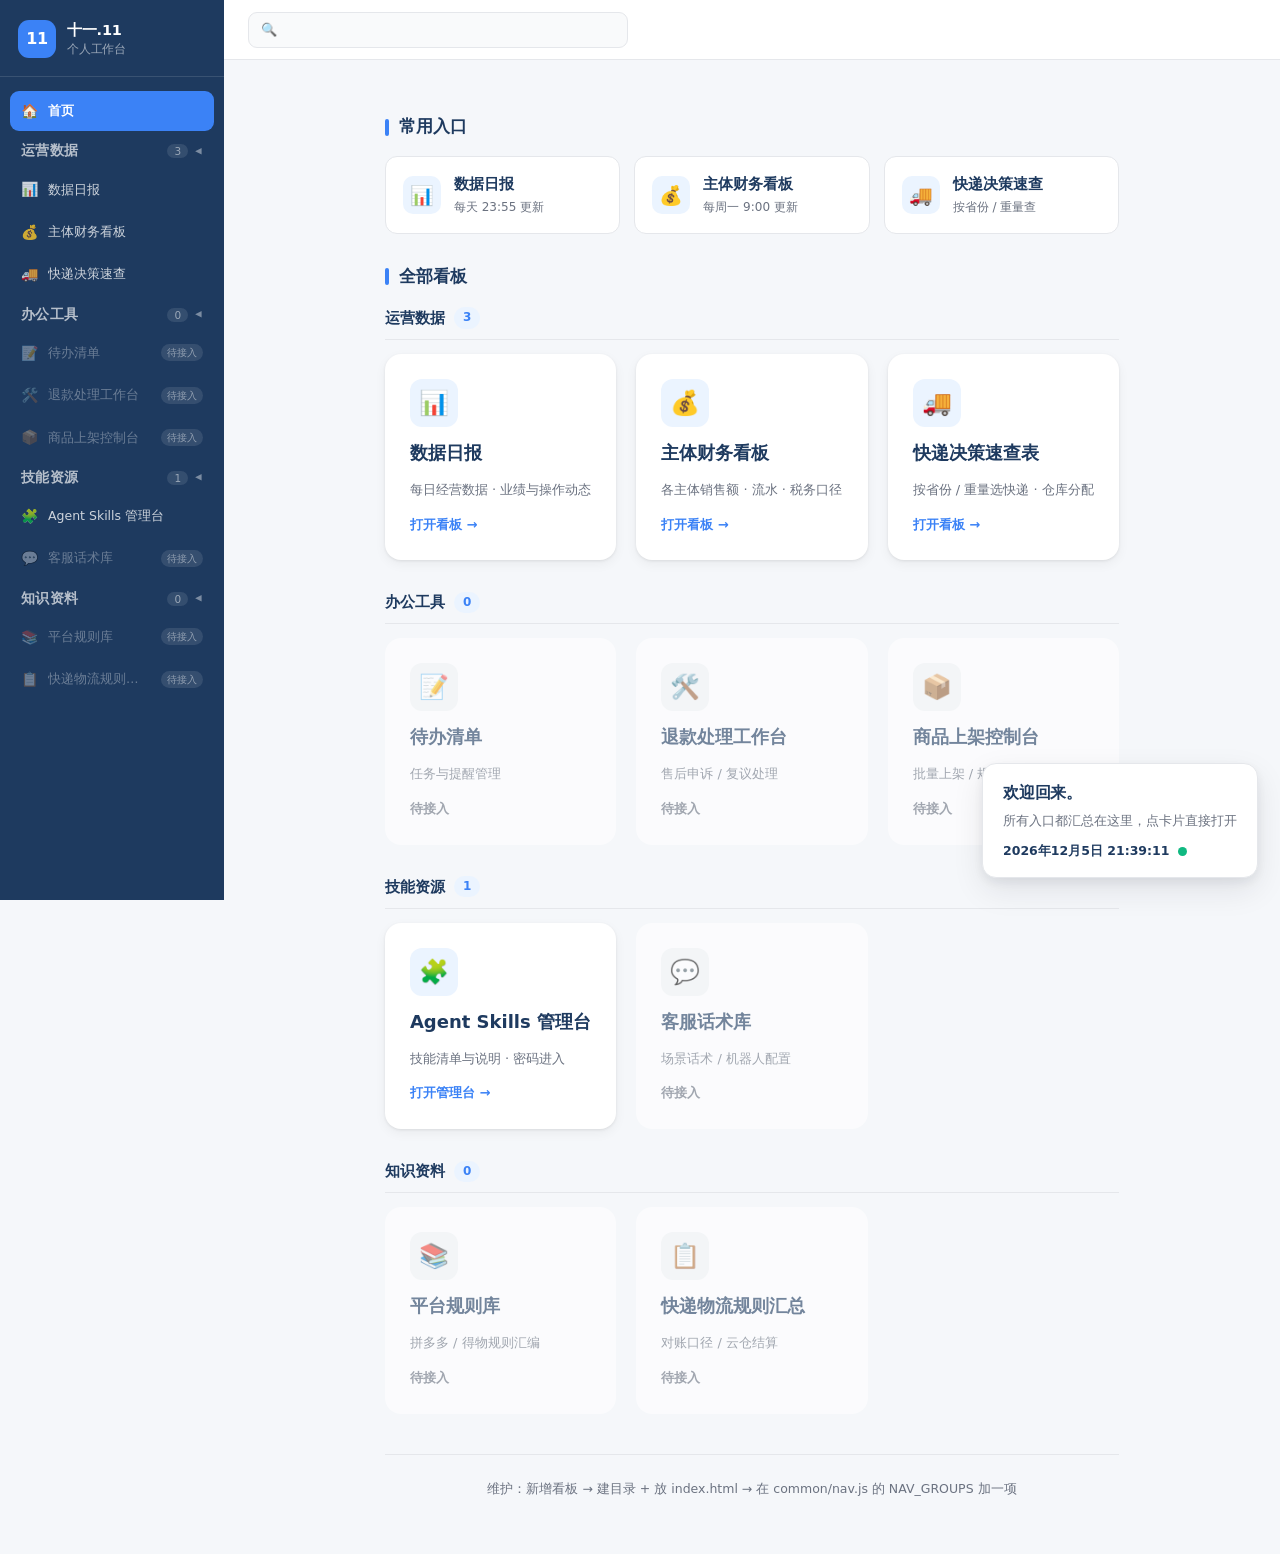
==== index.html @ a129a5c9 "Add skills catalog with password entry and downloads" ====
<!DOCTYPE html>
<html lang="zh-CN">
<head>
<meta charset="UTF-8">
<meta name="viewport" content="width=device-width, initial-scale=1, viewport-fit=cover">
<meta name="robots" content="noindex, nofollow">
<title>十一.11个人工作台</title>
<link rel="stylesheet" href="/common/style.css?v=9">
<link rel="icon" href="/favicon.ico" sizes="any">
<link rel="icon" type="image/png" sizes="32x32" href="/favicon-32x32.png">
<link rel="icon" type="image/png" sizes="16x16" href="/favicon-16x16.png">
<link rel="apple-touch-icon" sizes="180x180" href="/apple-touch-icon.png">
<link rel="manifest" href="/site.webmanifest">
<meta name="theme-color" content="#1E3A5F">
</head>
<body>

<!-- 左侧竖导航（由 common/nav.js 渲染） -->
<div id="app-nav"></div>
<script src="/common/nav.js?v=10" data-sidebar="1" data-clock="1" data-search="1"></script>

<!-- 主区 -->
<div class="main">

    <!-- 顶部栏：移动端菜单按钮 + 搜索框 -->
    <div class="topbar">
        <button class="sb-toggle" id="sbToggle" type="button" aria-label="打开菜单">☰</button>
        <div class="nav-search">
            <span class="ico">🔍</span>
            <input id="appNavSearch" type="search" placeholder="" autocomplete="off" aria-label="搜索">
        </div>
    </div>

    <div class="container">

        <!-- ========== 左下角悬浮状态卡 ========== -->
        <div class="hero" id="statusCard">
            <h1>欢迎回来。</h1>
            <div class="hero-sub">所有入口都汇总在这里，点卡片直接打开</div>
            <div class="hero-live">
                <span id="liveTime">加载中…</span>
                <span class="pulse-dot" title="运行正常"></span>
            </div>
        </div>

        <!-- ========== 常用入口 ========== -->
        <h2 class="section-title">常用入口</h2>
        <div class="quick-grid">

            <a class="quick-card" href="/daily/">
                <div class="qic">📊</div>
                <div>
                    <div class="qt">数据日报</div>
                    <div class="qd">每天 23:55 更新</div>
                </div>
            </a>

            <a class="quick-card" href="/finance/">
                <div class="qic">💰</div>
                <div>
                    <div class="qt">主体财务看板</div>
                    <div class="qd">每周一 9:00 更新</div>
                </div>
            </a>

            <a class="quick-card" href="/logistics/">
                <div class="qic">🚚</div>
                <div>
                    <div class="qt">快递决策速查</div>
                    <div class="qd">按省份 / 重量查</div>
                </div>
            </a>

        </div>

        <!-- ========== 全部看板 ========== -->
        <h2 class="section-title">全部看板</h2>

        <!-- ---------- 运营数据 ---------- -->
        <div class="cat">
            <h3 class="cat-title">运营数据 <span class="cat-count">3</span></h3>
            <div class="dashboard-grid">

                <a class="dashboard-link" href="/daily/"
                   data-name="数据日报 每日经营数据 业绩 操作 运营 daily">
                    <div class="icon">📊</div>
                    <h3>数据日报</h3>
                    <p>每日经营数据 · 业绩与操作动态</p>
                    <span class="open-link">打开看板 →</span>
                </a>

                <a class="dashboard-link" href="/finance/"
                   data-name="主体财务看板 销售额 流水 税务 主体 财务 finance">
                    <div class="icon">💰</div>
                    <h3>主体财务看板</h3>
                    <p>各主体销售额 · 流水 · 税务口径</p>
                    <span class="open-link">打开看板 →</span>
                </a>

                <a class="dashboard-link" href="/logistics/"
                   data-name="快递决策速查表 省份 重量 快递 仓库 分配 物流 logistics">
                    <div class="icon">🚚</div>
                    <h3>快递决策速查表</h3>
                    <p>按省份 / 重量选快递 · 仓库分配</p>
                    <span class="open-link">打开看板 →</span>
                </a>

            </div>
        </div>

        <!-- ---------- 办公工具 ---------- -->
        <div class="cat">
            <h3 class="cat-title">办公工具 <span class="cat-count">0</span></h3>
            <div class="dashboard-grid">

                <a class="dashboard-link disabled" href="#"
                   data-name="待办清单 任务 提醒 todo">
                    <div class="icon">📝</div>
                    <h3>待办清单</h3>
                    <p>任务与提醒管理</p>
                    <span class="open-link">待接入</span>
                </a>

                <a class="dashboard-link disabled" href="#"
                   data-name="退款工作台 售后 退款 申诉 复议">
                    <div class="icon">🛠️</div>
                    <h3>退款处理工作台</h3>
                    <p>售后申诉 / 复议处理</p>
                    <span class="open-link">待接入</span>
                </a>

                <a class="dashboard-link disabled" href="#"
                   data-name="商品上架控制台 上架 商品 规格">
                    <div class="icon">📦</div>
                    <h3>商品上架控制台</h3>
                    <p>批量上架 / 规格维护</p>
                    <span class="open-link">待接入</span>
                </a>

            </div>
        </div>

        <!-- ---------- 技能资源 ---------- -->
        <div class="cat">
            <h3 class="cat-title">技能资源 <span class="cat-count">1</span></h3>
            <div class="dashboard-grid">

                <a class="dashboard-link" href="/skills/"
                   data-name="Agent Skills 管理台 技能 skill">
                    <div class="icon">🧩</div>
                    <h3>Agent Skills 管理台</h3>
                    <p>技能清单与说明 · 密码进入</p>
                    <span class="open-link">打开管理台 →</span>
                </a>

                <a class="dashboard-link disabled" href="#"
                   data-name="客服话术库 话术 客服 机器人 小倩">
                    <div class="icon">💬</div>
                    <h3>客服话术库</h3>
                    <p>场景话术 / 机器人配置</p>
                    <span class="open-link">待接入</span>
                </a>

            </div>
        </div>

        <!-- ---------- 知识资料 ---------- -->
        <div class="cat">
            <h3 class="cat-title">知识资料 <span class="cat-count">0</span></h3>
            <div class="dashboard-grid">

                <a class="dashboard-link disabled" href="#"
                   data-name="规则库 平台规则 拼多多 得物 帮助中心">
                    <div class="icon">📚</div>
                    <h3>平台规则库</h3>
                    <p>拼多多 / 得物规则汇编</p>
                    <span class="open-link">待接入</span>
                </a>

                <a class="dashboard-link disabled" href="#"
                   data-name="快递物流规则 对账 云仓 结算">
                    <div class="icon">📋</div>
                    <h3>快递物流规则汇总</h3>
                    <p>对账口径 / 云仓结算</p>
                    <span class="open-link">待接入</span>
                </a>

            </div>
        </div>

        <!-- 搜索无结果 -->
        <div class="empty-hint" id="searchEmpty">
            没有匹配的看板，换个关键词试试
        </div>

        <!-- ========== 页脚 ========== -->
        <footer class="site-footer">
            <p>维护：新增看板 → 建目录 + 放 index.html → 在 common/nav.js 的 NAV_GROUPS 加一项</p>
        </footer>

    </div>
</div>

</body>
</html>
---- common/style.css ----
/* ============================================================
   统一 UI 样式库 - 适用于所有看板
   引用方式：<link rel="stylesheet" href="/common/style.css">
   （注意：必须用 / 开头的绝对路径，相对路径在子目录页面会失效）
============================================================ */

/* ---------- 设计变量 ---------- */
:root {
    --primary: #1E3A5F;          /* 深海军蓝 - 主色 */
    --accent: #3B82F6;           /* 亮蓝 - 强调 */
    --accent-light: #EBF4FF;     /* 浅蓝背景 */
    --bg: #F5F7FA;               /* 页面背景 */
    --card: #FFFFFF;             /* 卡片背景 */
    --text: #1F2937;             /* 主文字 */
    --text-light: #6B7280;       /* 次要文字 */
    --border: #E5E7EB;           /* 边框 */
    --success: #10B981;          /* 成功绿 */
    --warning: #F59E0B;          /* 警告黄 */
    --danger: #EF4444;           /* 危险红 */
    --radius: 16px;              /* 卡片圆角 */
    --shadow: 0 1px 3px rgba(0,0,0,0.08), 0 4px 12px rgba(0,0,0,0.05);
    --shadow-hover: 0 4px 12px rgba(0,0,0,0.10), 0 8px 24px rgba(0,0,0,0.08);
    --nav-height: 64px;
}

/* ---------- 基础 ---------- */
* { margin: 0; padding: 0; box-sizing: border-box; }
body {
    font-family: system-ui, -apple-system, "Microsoft YaHei", "PingFang SC", sans-serif;
    background: var(--bg);
    color: var(--text);
    line-height: 1.6;
    -webkit-font-smoothing: antialiased;
}
/* 只有带导航的页面才留出顶部空间（nav.js 会给 body 加 .has-nav）
   独立看板不引导航，也就不会多出空白 */
body.has-nav {
    padding-top: var(--nav-height);
}

/* ---------- 顶部导航 ---------- */
.app-nav {
    position: fixed;
    top: 0; left: 0; right: 0;
    height: var(--nav-height);
    background: var(--primary);
    color: #fff;
    z-index: 1000;
    display: flex;
    align-items: center;
    justify-content: space-between;
    padding: 0 24px;
    box-shadow: 0 2px 8px rgba(0,0,0,0.15);
}
.nav-brand {
    display: flex;
    align-items: center;
    gap: 10px;
    font-size: 18px;
    font-weight: 700;
    text-decoration: none;
    color: #fff;
    white-space: nowrap;
}
.nav-brand:hover { opacity: 0.9; }
.nav-brand .logo {
    width: 36px; height: 36px;
    background: var(--accent);
    border-radius: 10px;
    display: flex; align-items: center; justify-content: center;
    font-size: 18px;
    flex: 0 0 auto;
}
.nav-links {
    display: flex;
    align-items: center;
    gap: 20px;
    list-style: none;
}
.nav-links a {
    color: rgba(255,255,255,0.85);
    text-decoration: none;
    font-size: 14px;
    padding: 6px 12px;
    border-radius: 8px;
    transition: all 0.2s;
    white-space: nowrap;
}
.nav-links a:hover { background: rgba(255,255,255,0.15); color: #fff; }
.nav-links a.active { background: var(--accent); color: #fff; }

/* 移动端汉堡菜单 */
.nav-toggle {
    display: none;
    background: none;
    border: none;
    color: #fff;
    font-size: 24px;
    cursor: pointer;
    padding: 4px 8px;
    line-height: 1;
}

/* ---------- 内容容器 ---------- */
.container {
    max-width: 1280px;
    margin: 0 auto;
    padding: 24px;
}

/* ---------- 页面标题区 ---------- */
.page-header {
    margin-bottom: 24px;
    padding-bottom: 16px;
    border-bottom: 1px solid var(--border);
}
.page-header h1 { font-size: 26px; font-weight: 700; color: var(--primary); }
.page-header p { font-size: 14px; color: var(--text-light); margin-top: 4px; }

/* ---------- 卡片 ---------- */
.card {
    background: var(--card);
    border-radius: var(--radius);
    box-shadow: var(--shadow);
    padding: 20px;
    margin-bottom: 16px;
    border: 1px solid transparent;
    transition: box-shadow 0.25s ease;
}
.card:hover { box-shadow: var(--shadow-hover); }
.card-title {
    font-size: 16px;
    font-weight: 600;
    margin-bottom: 12px;
    color: var(--primary);
    display: flex;
    align-items: center;
    gap: 8px;
}
.card-title .icon { font-size: 18px; }

/* ---------- 统计卡片（数字卡片） ---------- */
.stats-grid {
    display: grid;
    grid-template-columns: repeat(auto-fit, minmax(200px, 1fr));
    gap: 16px;
    margin-bottom: 24px;
}
.stat-card {
    background: var(--card);
    border-radius: var(--radius);
    box-shadow: var(--shadow);
    padding: 20px;
    text-align: center;
    position: relative;
    overflow: hidden;
}
.stat-card::before {
    content: '';
    position: absolute;
    top: 0; left: 0; right: 0;
    height: 4px;
    background: var(--accent);
}
.stat-card.success::before { background: var(--success); }
.stat-card.warning::before { background: var(--warning); }
.stat-card.danger::before { background: var(--danger); }
.stat-card .num {
    font-size: 32px;
    font-weight: 700;
    color: var(--primary);
}
.stat-card.success .num { color: var(--success); }
.stat-card.warning .num { color: var(--warning); }
.stat-card.danger .num { color: var(--danger); }
.stat-card .label {
    font-size: 13px;
    color: var(--text-light);
    margin-top: 6px;
}

/* ---------- 表格 ---------- */
.table-wrap {
    overflow-x: auto;
    border-radius: var(--radius);
    box-shadow: var(--shadow);
    background: var(--card);
}
table {
    width: 100%;
    border-collapse: collapse;
    font-size: 14px;
}
thead th {
    background: #F9FAFB;
    padding: 12px 16px;
    text-align: left;
    font-weight: 600;
    color: var(--text-light);
    font-size: 13px;
    border-bottom: 1px solid var(--border);
    white-space: nowrap;
}
tbody td {
    padding: 12px 16px;
    border-bottom: 1px solid var(--border);
}
tbody tr:hover { background: #F9FAFB; }
tbody tr:last-child td { border-bottom: none; }

/* ---------- 标签（状态标记） ---------- */
.tag {
    display: inline-block;
    padding: 2px 10px;
    border-radius: 20px;
    font-size: 12px;
    font-weight: 500;
}
.tag-success { background: #D1FAE5; color: #065F46; }
.tag-warning { background: #FEF3C7; color: #92400E; }
.tag-danger  { background: #FEE2E2; color: #991B1B; }
.tag-info    { background: #DBEAFE; color: #1E40AF; }
.tag-gray    { background: #F3F4F6; color: #4B5563; }

/* ---------- 按钮 ---------- */
.btn {
    display: inline-flex;
    align-items: center;
    gap: 6px;
    padding: 8px 16px;
    border-radius: 8px;
    font-size: 14px;
    font-weight: 500;
    border: none;
    cursor: pointer;
    text-decoration: none;
    transition: all 0.2s;
}
.btn-primary { background: var(--accent); color: #fff; }
.btn-primary:hover { background: #2563EB; }
.btn-outline { background: transparent; color: var(--accent); border: 1px solid var(--accent); }
.btn-outline:hover { background: var(--accent-light); }
.btn-danger { background: var(--danger); color: #fff; }
.btn-danger:hover { background: #DC2626; }

/* ---------- 表单 ---------- */
input, select, textarea {
    padding: 10px 14px;
    border: 1px solid var(--border);
    border-radius: 8px;
    font-size: 14px;
    outline: none;
    transition: border-color 0.2s;
    background: #fff;
    font-family: inherit;
}
input:focus, select:focus, textarea:focus { border-color: var(--accent); }

/* ---------- 首页导航网格 ---------- */
.dashboard-grid {
    display: grid;
    grid-template-columns: repeat(auto-fill, minmax(280px, 1fr));
    gap: 20px;
}
/* 桌面固定每行 3 张 */
@media (min-width: 992px) {
    .dashboard-grid { grid-template-columns: repeat(3, 1fr); }
}
.dashboard-link {
    background: var(--card);
    border-radius: var(--radius);
    box-shadow: var(--shadow);
    padding: 24px;
    text-decoration: none;
    color: var(--text);
    transition: all 0.25s ease;
    display: flex;
    flex-direction: column;
    gap: 12px;
    border: 1px solid transparent;
}
.dashboard-link:hover {
    box-shadow: var(--shadow-hover);
    transform: translateY(-3px);
    border-color: var(--accent);
}
.dashboard-link .icon {
    width: 48px; height: 48px;
    border-radius: 12px;
    display: flex; align-items: center; justify-content: center;
    font-size: 24px;
    background: var(--accent-light);
}
.dashboard-link h3 { font-size: 18px; font-weight: 700; color: var(--primary); }
.dashboard-link p { font-size: 13px; color: var(--text-light); flex: 1; }

/* ---------- 响应式 ---------- */
@media (max-width: 768px) {
    .nav-links {
        display: none;
        position: fixed;
        top: var(--nav-height);
        left: 0; right: 0;
        background: var(--primary);
        flex-direction: column;
        padding: 12px 24px;
        gap: 8px;
        box-shadow: 0 4px 12px rgba(0,0,0,0.2);
        align-items: stretch;
    }
    .nav-links.open { display: flex; }
    .nav-links a { display: block; width: 100%; padding: 12px; }
    .nav-toggle { display: block; }
    .container { padding: 16px; }
    .stats-grid { grid-template-columns: repeat(2, 1fr); }
    .card { padding: 16px; }
    .dashboard-grid { grid-template-columns: 1fr; }
}

/* ---------- 其他通用 ---------- */
.mt-1 { margin-top: 8px; } .mt-2 { margin-top: 16px; } .mt-3 { margin-top: 24px; }
.mb-1 { margin-bottom: 8px; } .mb-2 { margin-bottom: 16px; } .mb-3 { margin-bottom: 24px; }
.flex { display: flex; }
.flex-between { display: flex; justify-content: space-between; align-items: center; }
.flex-center { display: flex; justify-content: center; align-items: center; }
.gap-2 { gap: 16px; }
.text-muted { color: var(--text-light); }
.text-sm { font-size: 13px; }
.text-lg { font-size: 18px; }

/* ============================================================
   首页工作台（个人工作台）
   ============================================================ */

/* ---------- 欢迎区 ---------- */
.hero {
    display: flex;
    align-items: center;
    justify-content: space-between;
    gap: 20px;
    flex-wrap: wrap;
    background: linear-gradient(135deg, #EBF4FF 0%, #F5F7FA 100%);
    border: 1px solid #DBEAFE;
    border-radius: var(--radius);
    padding: 26px 28px;
    margin-bottom: 8px;
}
.hero-txt h1 { font-size: 23px; font-weight: 700; color: var(--primary); }
.hero-txt p { font-size: 14px; color: var(--text-light); margin-top: 5px; }
.hero-meta {
    text-align: right;
    font-size: 12.5px;
    color: var(--text-light);
    line-height: 1.5;
    white-space: nowrap;
}
.hero-meta strong {
    display: block;
    font-size: 17px;
    font-weight: 700;
    color: var(--primary);
    margin-top: 3px;
    font-variant-numeric: tabular-nums;
}

/* ---------- 分区标题 ---------- */
.section-title {
    display: flex;
    align-items: center;
    gap: 10px;
    font-size: 16.5px;
    font-weight: 700;
    color: var(--primary);
    margin: 30px 0 16px;
}
.section-title::before {
    content: '';
    width: 4px; height: 17px;
    background: var(--accent);
    border-radius: 2px;
    flex: 0 0 auto;
}

/* ---------- 常用入口 ---------- */
.quick-grid {
    display: grid;
    grid-template-columns: repeat(auto-fit, minmax(210px, 1fr));
    gap: 14px;
}
.quick-card {
    display: flex;
    align-items: center;
    gap: 13px;
    background: var(--card);
    border: 1px solid var(--border);
    border-radius: 12px;
    padding: 15px 17px;
    text-decoration: none;
    color: inherit;
    transition: transform .2s ease, box-shadow .2s ease, border-color .2s ease;
}
.quick-card:hover {
    border-color: var(--accent);
    box-shadow: var(--shadow);
    transform: translateY(-2px);
}
.quick-card .qic {
    width: 38px; height: 38px; flex: 0 0 38px;
    border-radius: 10px;
    background: var(--accent-light);
    display: flex; align-items: center; justify-content: center;
    font-size: 19px;
}
.quick-card .qt { font-size: 15px; font-weight: 650; color: var(--primary); }
.quick-card .qd { font-size: 12px; color: var(--text-light); margin-top: 2px; }

/* ---------- 分类区块 ---------- */
.cat { margin-bottom: 30px; }
.cat-title {
    display: flex;
    align-items: center;
    gap: 9px;
    font-size: 15px;
    font-weight: 700;
    color: var(--primary);
    margin-bottom: 14px;
    padding-bottom: 9px;
    border-bottom: 1px solid var(--border);
}
.cat-count {
    background: var(--accent-light);
    color: var(--accent);
    font-size: 12px;
    padding: 1px 9px;
    border-radius: 20px;
    font-weight: 600;
}

/* ---------- 「打开看板」 ---------- */
.open-link {
    font-size: 13px;
    font-weight: 600;
    color: var(--accent);
    margin-top: 2px;
}

/* ---------- 未接入的占位卡片 ---------- */
.dashboard-link.disabled {
    opacity: .6;
    cursor: not-allowed;
    pointer-events: none;
    box-shadow: none;
}
.dashboard-link.disabled .open-link { color: var(--text-light); }
.dashboard-link.disabled .icon { background: #F3F4F6; }

/* ---------- 搜索无结果提示 ---------- */
.empty-hint {
    display: none;
    text-align: center;
    padding: 46px 20px;
    color: var(--text-light);
    font-size: 14px;
}
.empty-hint.show { display: block; }

/* ---------- 页脚 ---------- */
.site-footer {
    margin-top: 40px;
    padding: 22px 0 30px;
    border-top: 1px solid var(--border);
    text-align: center;
    font-size: 12.5px;
    color: var(--text-light);
    line-height: 1.85;
}
.site-footer strong { color: var(--primary); font-weight: 600; }

/* ============================================================
   左侧竖导航布局（首页工作台）
   ============================================================ */
:root {
    --sidebar-w: 224px;
}

body.has-sidebar {
    padding-top: 0;
}

.layout {
    display: flex;
    min-height: 100vh;
}

/* ---------- 侧边栏 ---------- */
.sidebar {
    width: var(--sidebar-w);
    flex: 0 0 var(--sidebar-w);
    background: var(--primary);
    color: #fff;
    position: fixed;
    top: 0; left: 0; bottom: 0;
    display: flex;
    flex-direction: column;
    z-index: 1000;
    overflow-y: auto;
}

.sb-brand {
    display: flex;
    align-items: center;
    gap: 11px;
    padding: 20px 18px 18px;
    border-bottom: 1px solid rgba(255,255,255,0.12);
    text-decoration: none;
    color: #fff;
    flex: 0 0 auto;
}
.sb-logo {
    width: 38px; height: 38px; flex: 0 0 38px;
    border-radius: 11px;
    background: var(--accent);
    display: flex; align-items: center; justify-content: center;
    font-size: 16px; font-weight: 800; letter-spacing: -.5px;
}
.sb-name { font-size: 14.5px; font-weight: 700; line-height: 1.35; letter-spacing: -.2px; }
.sb-name small {
    display: block;
    font-size: 11.5px;
    font-weight: 400;
    color: rgba(255,255,255,0.55);
    margin-top: 1px;
}

.sb-nav { padding: 14px 10px; flex: 1; }

/* ---------- 母分类（可展开/收起，默认收起） ---------- */
.sb-group { margin-bottom: 1px; }
.sb-group-btn {
    width: 100%;
    display: flex;
    align-items: center;
    gap: 8px;
    padding: 9px 11px;
    background: none;
    border: none;
    color: rgba(255,255,255,0.68);
    font-size: 13.5px;
    font-weight: 700;
    letter-spacing: .3px;
    cursor: pointer;
    border-radius: 9px;
    text-align: left;
    transition: background .15s ease, color .15s ease;
    font-family: inherit;
}
.sb-group-btn:hover { background: rgba(255,255,255,0.08); color: rgba(255,255,255,0.92); }
.sb-group-name {
    flex: 1;
    min-width: 0;
    overflow: hidden;
    text-overflow: ellipsis;
    white-space: nowrap;
}
.sb-group-cnt {
    flex: 0 0 auto;
    font-size: 10.5px;
    padding: 1px 7px;
    border-radius: 20px;
    background: rgba(255,255,255,0.10);
    color: rgba(255,255,255,0.50);
    font-weight: 500;
    letter-spacing: 0;
}
.sb-arrow {
    flex: 0 0 auto;
    display: inline-block;      /* inline 元素 transform 不生效，必须 inline-block */
    font-size: 13px;
    line-height: 1;
    color: rgba(255,255,255,0.42);
    transition: transform .2s ease;
    transform-origin: 50% 50%;
}
.sb-group.open .sb-arrow { transform: rotate(90deg); }

/* 子分类容器：默认隐藏 */
.sb-group-items { display: none; }
.sb-group.open .sb-group-items { display: block; }

/* 子项样式 */
.sb-group-items a { padding-left: 12px; }
.sb-nav a .nm {
    flex: 1;
    min-width: 0;
    overflow: hidden;
    text-overflow: ellipsis;
    white-space: nowrap;
}
.sb-nav a {
    display: flex;
    align-items: center;
    gap: 10px;
    padding: 9px 11px;
    margin-bottom: 2px;
    border-radius: 9px;
    color: rgba(255,255,255,0.78);
    text-decoration: none;
    font-size: 12.5px;
    transition: background .16s ease, color .16s ease;
}
.sb-nav a:hover { background: rgba(255,255,255,0.10); color: #fff; }
.sb-nav a.active { background: var(--accent); color: #fff; font-weight: 600; }
.sb-nav a .i { width: 17px; text-align: center; font-size: 14px; flex: 0 0 17px; }
.sb-nav a.disabled {
    color: rgba(255,255,255,0.34);
    pointer-events: none;
}
.sb-nav a .tag-soon {
    margin-left: auto;
    flex: 0 0 auto;
    font-size: 9.5px;
    padding: 1px 6px;
    border-radius: 20px;
    background: rgba(255,255,255,0.10);
    color: rgba(255,255,255,0.45);
    font-weight: 400;
    letter-spacing: 0;
}

.sb-foot {
    padding: 14px 18px 18px;
    border-top: 1px solid rgba(255,255,255,0.12);
    font-size: 11px;
    color: rgba(255,255,255,0.40);
    line-height: 1.6;
    flex: 0 0 auto;
}

/* ---------- 主区 ---------- */
.main {
    margin-left: var(--sidebar-w);
    flex: 1;
    min-width: 0;
    display: flex;
    flex-direction: column;
}

.topbar {
    height: 60px;
    background: #fff;
    border-bottom: 1px solid var(--border);
    display: flex;
    align-items: center;
    gap: 14px;
    padding: 0 24px;
    position: sticky;
    top: 0;
    z-index: 900;
}
.topbar .nav-search {
    position: relative;
    flex: 1 1 auto;
    max-width: 380px;
    margin: 0;
}
.topbar .nav-search .ico {
    color: #9CA3AF;
}
.topbar .nav-search input {
    height: 36px;
    border-radius: 9px;
    border: 1px solid var(--border);
    background: #F9FAFB;
    color: var(--text);
    padding: 0 14px 0 35px;
    font-size: 13.5px;
}
.topbar .nav-search input::placeholder { color: #9CA3AF; }
.topbar .nav-search input:focus {
    background: #fff;
    border-color: var(--accent);
}
.topbar .nav-search input::-webkit-search-cancel-button { filter: none; opacity: .5; }

/* 侧边栏开合按钮（移动端） */
.sb-toggle {
    display: none;
    background: var(--accent-light);
    border: none;
    color: var(--primary);
    width: 36px; height: 36px;
    border-radius: 9px;
    font-size: 17px;
    cursor: pointer;
    flex: 0 0 36px;
}

.sb-mask {
    display: none;
    position: fixed;
    inset: 0;
    background: rgba(15,23,42,0.42);
    z-index: 999;
}
.sb-mask.show { display: block; }

/* ---------- 右下角悬浮状态卡（实时时间 + 呼吸灯） ---------- */
.hero {
    position: fixed;
    right: 22px;
    bottom: 22px;
    z-index: 800;
    display: block;
    background: var(--card);
    border: 1px solid var(--border);
    border-radius: 14px;
    box-shadow: 0 4px 12px rgba(15,23,42,.07), 0 12px 32px rgba(15,23,42,.09);
    padding: 16px 20px;
    margin: 0;
    max-width: 330px;
}
.hero h1 {
    font-size: 16px;
    font-weight: 700;
    color: var(--primary);
    letter-spacing: -.2px;
}
.hero-sub {
    font-size: 12.5px;
    color: var(--text-light);
    margin-top: 5px;
    line-height: 1.6;
}
.hero-live {
    display: flex;
    align-items: center;
    gap: 9px;
    margin-top: 10px;
    font-size: 12.5px;
    color: var(--text-light);
    font-variant-numeric: tabular-nums;
}
.hero-live #liveTime {
    color: var(--primary);
    font-weight: 600;
}

/* 绿色呼吸灯 */
.pulse-dot {
    width: 9px; height: 9px; flex: 0 0 9px;
    border-radius: 50%;
    background: var(--success);
    animation: pulse 2s ease-out infinite;
    display: inline-block;
}
@keyframes pulse {
    0%   { box-shadow: 0 0 0 0 rgba(16,185,129,.65); }
    70%  { box-shadow: 0 0 0 9px rgba(16,185,129,0); }
    100% { box-shadow: 0 0 0 0 rgba(16,185,129,0); }
}

/* ---------- 侧边栏响应式 ---------- */
@media (max-width: 900px) {
    .sidebar {
        transform: translateX(-100%);
        transition: transform .24s ease;
        box-shadow: 0 0 30px rgba(0,0,0,.3);
    }
    .sidebar.open { transform: none; }
    .main { margin-left: 0; }
    .sb-toggle { display: flex; align-items: center; justify-content: center; }
    .topbar { padding: 0 14px; gap: 10px; }
    .topbar .nav-search { max-width: none; }
    /* 左下角状态卡：手机上贴左边、缩窄 */
    .hero { left: 14px; right: 14px; bottom: 14px; max-width: none; padding: 13px 16px; }
    .hero h1 { font-size: 15px; }
}

/* ---------- 导航内搜索框 ---------- */
.nav-search {
    position: relative;
    flex: 1 1 auto;
    max-width: 300px;
    margin: 0 22px;
}
.nav-search .ico {
    position: absolute;
    left: 13px; top: 50%;
    transform: translateY(-50%);
    font-size: 13px;
    color: rgba(255,255,255,0.65);
    pointer-events: none;
}
.nav-search input {
    width: 100%;
    height: 37px;
    border-radius: 10px;
    border: 1px solid rgba(255,255,255,0.22);
    background: rgba(255,255,255,0.12);
    color: #fff;
    padding: 0 14px 0 36px;
    font-size: 14px;
}
.nav-search input::placeholder { color: rgba(255,255,255,0.6); }
.nav-search input:focus {
    background: rgba(255,255,255,0.2);
    border-color: rgba(255,255,255,0.45);
}
.nav-search input::-webkit-search-cancel-button { filter: invert(1); opacity: .6; }

@media (max-width: 768px) {
    .hero { padding: 20px 18px; }
    .hero-txt h1 { font-size: 20px; }
    .hero-meta { text-align: left; }
    .quick-grid { grid-template-columns: 1fr; }
    .nav-search { display: none; }
}
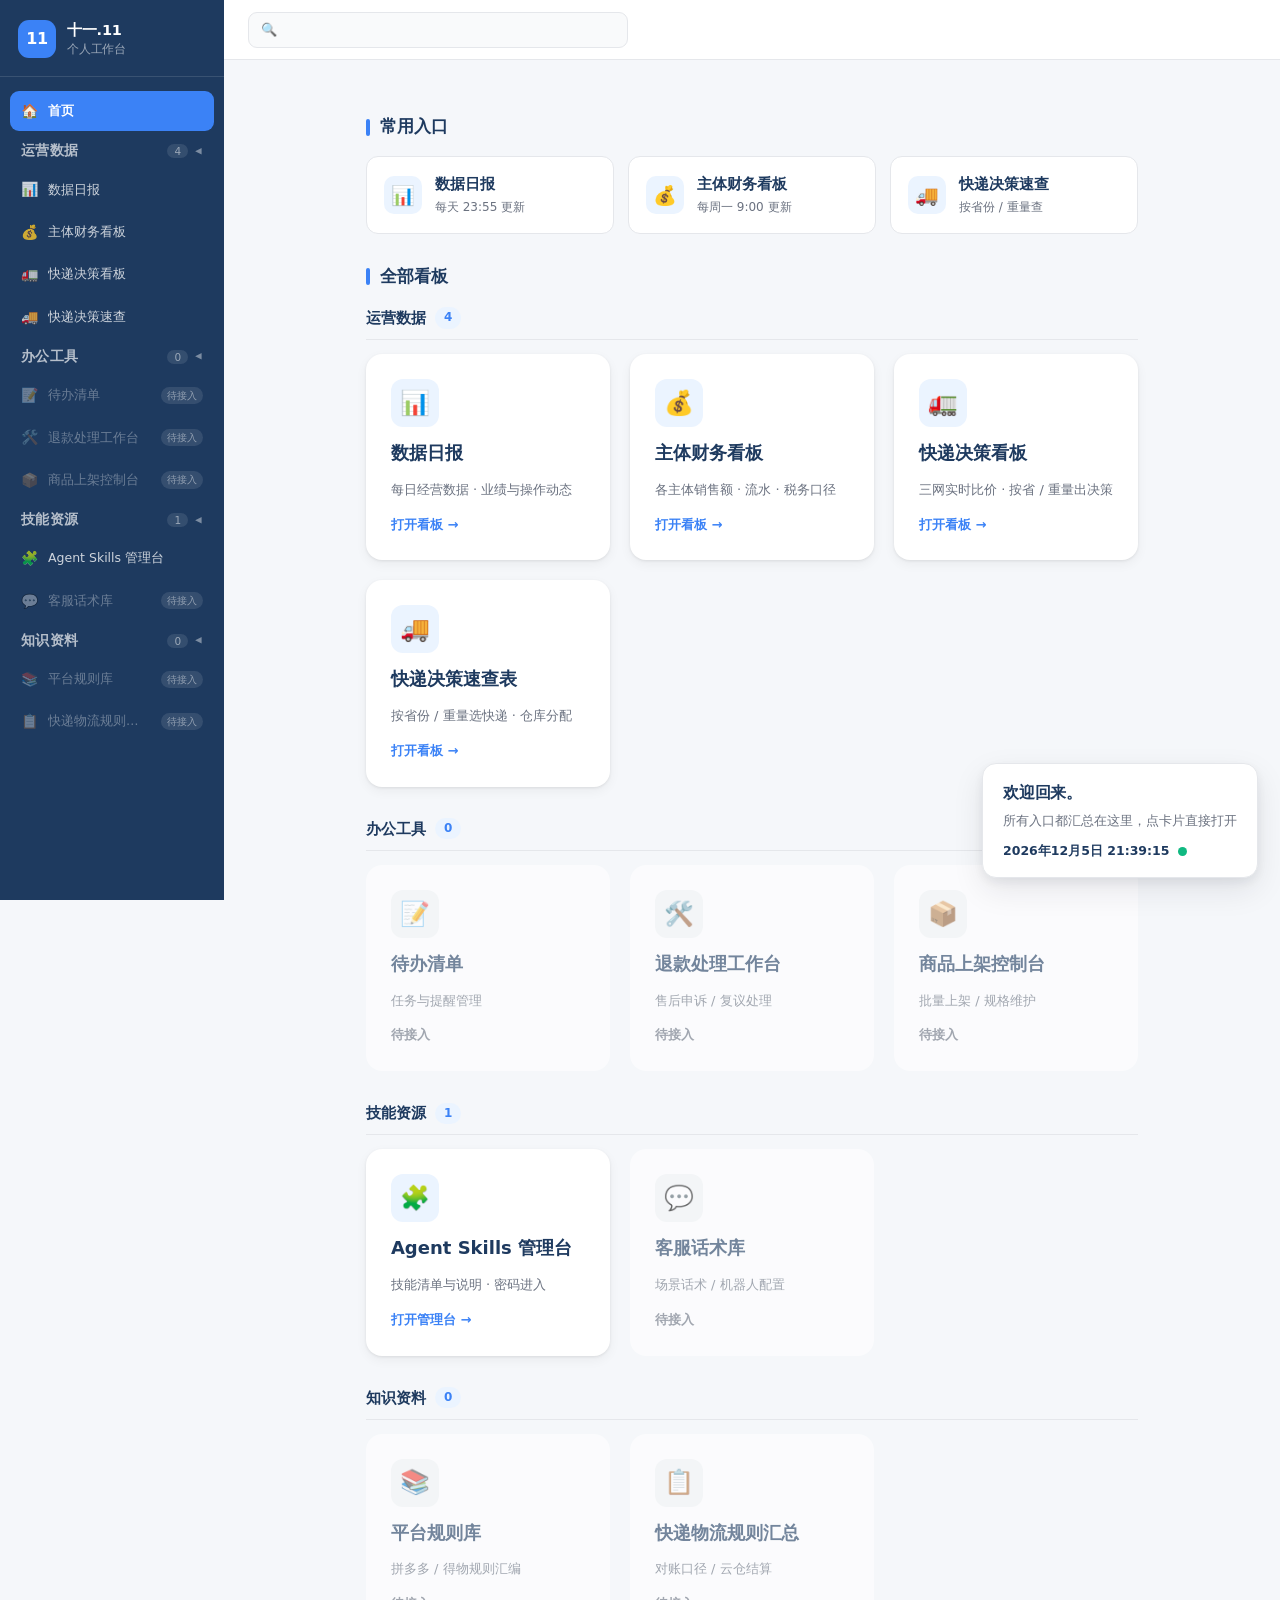
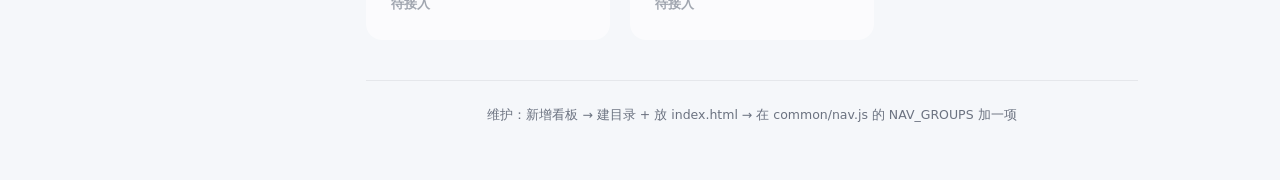
==== commit b7320735: "快递决策看板搬进域名：新增 /logistics/board/（与速查表同站），首页卡片 + 侧栏入口" ====
--- a/index.html
+++ b/index.html
@@ -17,7 +17,7 @@
 
 <!-- 左侧竖导航（由 common/nav.js 渲染） -->
 <div id="app-nav"></div>
-<script src="/common/nav.js?v=10" data-sidebar="1" data-clock="1" data-search="1"></script>
+<script src="/common/nav.js?v=11" data-sidebar="1" data-clock="1" data-search="1"></script>
 
 <!-- 主区 -->
 <div class="main">
@@ -78,7 +78,7 @@
 
         <!-- ---------- 运营数据 ---------- -->
         <div class="cat">
-            <h3 class="cat-title">运营数据 <span class="cat-count">3</span></h3>
+            <h3 class="cat-title">运营数据 <span class="cat-count">4</span></h3>
             <div class="dashboard-grid">
 
                 <a class="dashboard-link" href="/daily/"
@@ -94,6 +94,14 @@
                     <div class="icon">💰</div>
                     <h3>主体财务看板</h3>
                     <p>各主体销售额 · 流水 · 税务口径</p>
+                    <span class="open-link">打开看板 →</span>
+                </a>
+
+                <a class="dashboard-link" href="/logistics/board/"
+                   data-name="快递决策看板 三网比价 中通 圆通 邮政 仓库 实时决策 kuaidi board">
+                    <div class="icon">🚛</div>
+                    <h3>快递决策看板</h3>
+                    <p>三网实时比价 · 按省 / 重量出决策</p>
                     <span class="open-link">打开看板 →</span>
                 </a>
 
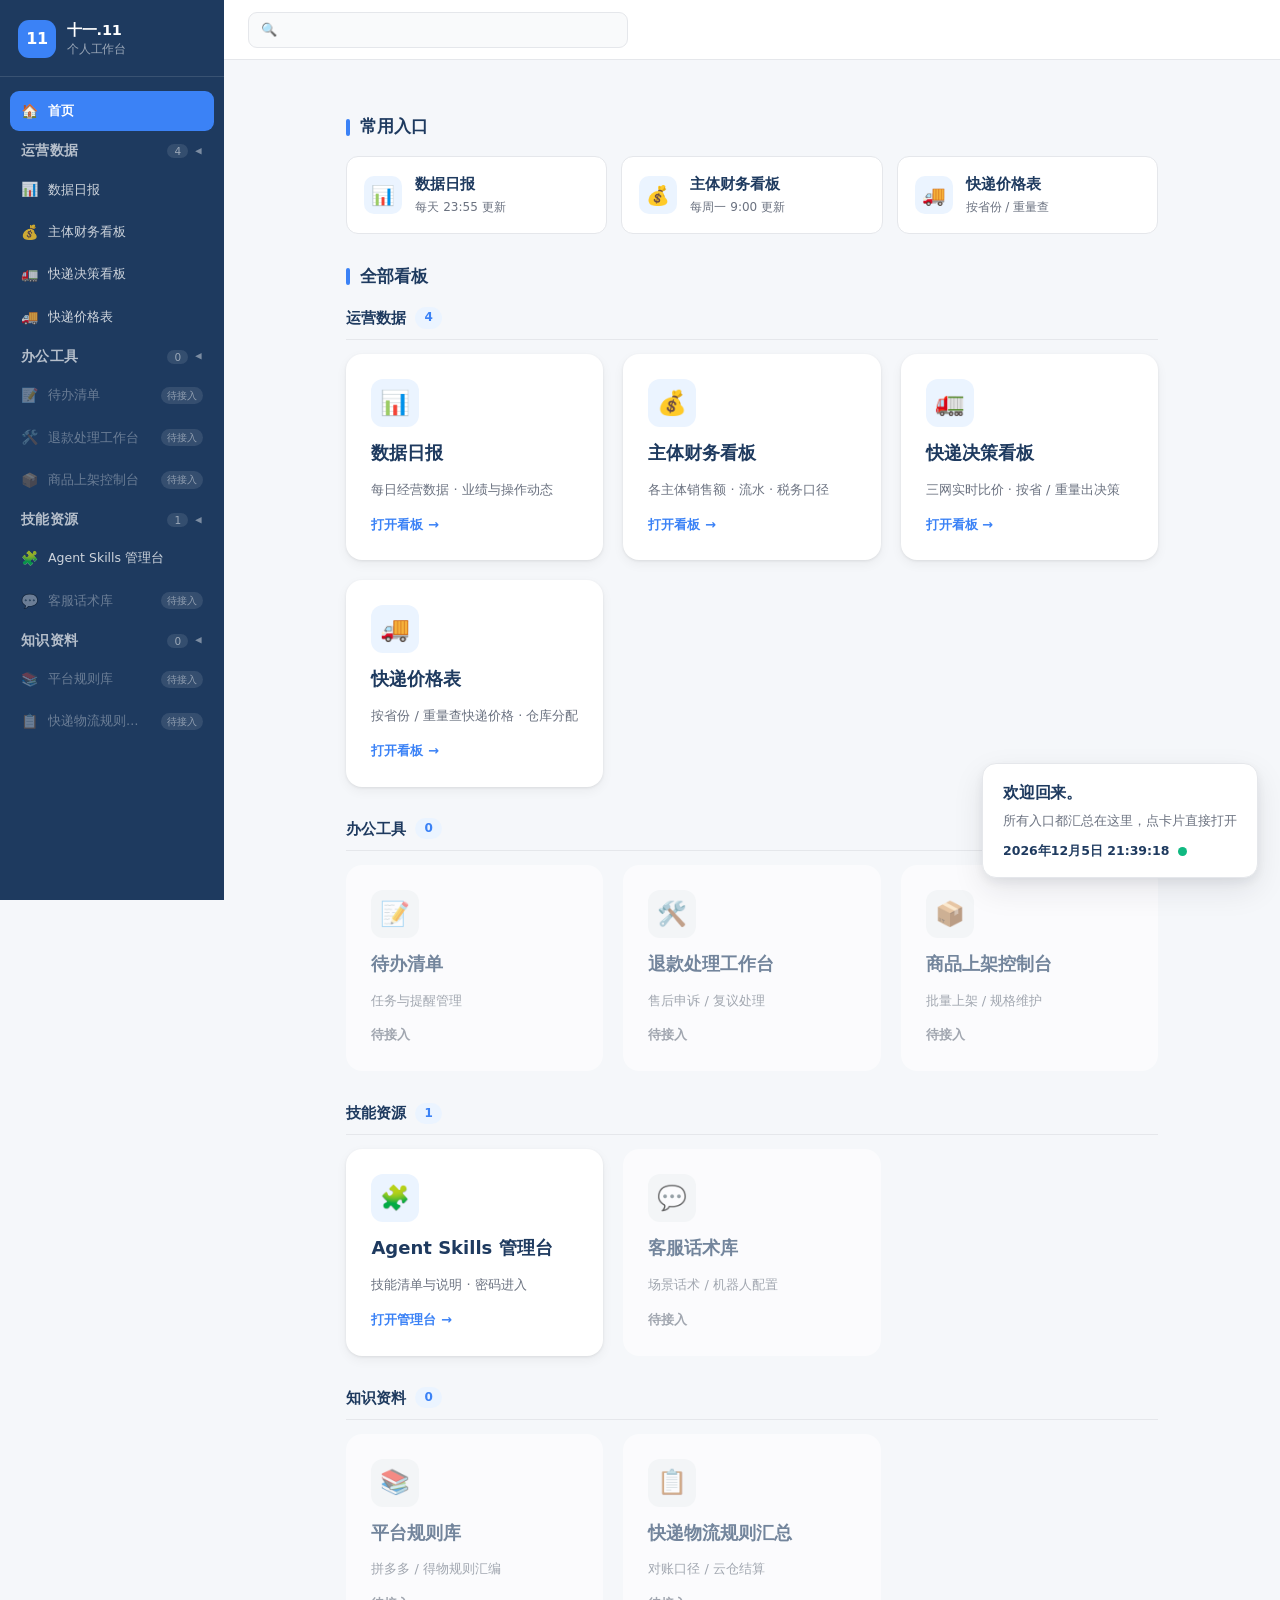
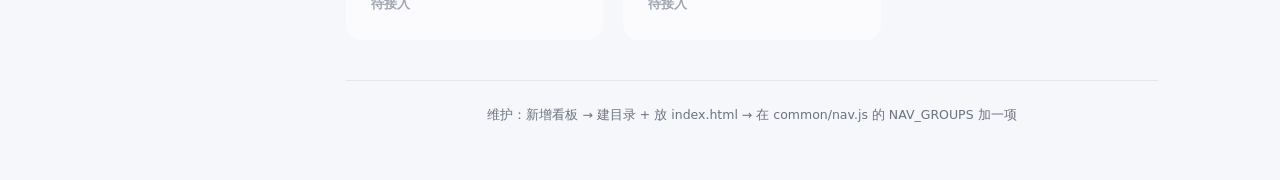
==== commit 3b0cdd69: "快递决策速查表改名为「快递价格表」（页面标题/首页卡片/侧栏菜单）" ====
--- a/index.html
+++ b/index.html
@@ -17,7 +17,7 @@
 
 <!-- 左侧竖导航（由 common/nav.js 渲染） -->
 <div id="app-nav"></div>
-<script src="/common/nav.js?v=11" data-sidebar="1" data-clock="1" data-search="1"></script>
+<script src="/common/nav.js?v=12" data-sidebar="1" data-clock="1" data-search="1"></script>
 
 <!-- 主区 -->
 <div class="main">
@@ -66,7 +66,7 @@
             <a class="quick-card" href="/logistics/">
                 <div class="qic">🚚</div>
                 <div>
-                    <div class="qt">快递决策速查</div>
+                    <div class="qt">快递价格表</div>
                     <div class="qd">按省份 / 重量查</div>
                 </div>
             </a>
@@ -106,10 +106,10 @@
                 </a>
 
                 <a class="dashboard-link" href="/logistics/"
-                   data-name="快递决策速查表 省份 重量 快递 仓库 分配 物流 logistics">
+                   data-name="快递价格表 快递决策速查表 省份 重量 价格 快递 仓库 分配 物流 logistics price">
                     <div class="icon">🚚</div>
-                    <h3>快递决策速查表</h3>
-                    <p>按省份 / 重量选快递 · 仓库分配</p>
+                    <h3>快递价格表</h3>
+                    <p>按省份 / 重量查快递价格 · 仓库分配</p>
                     <span class="open-link">打开看板 →</span>
                 </a>
 
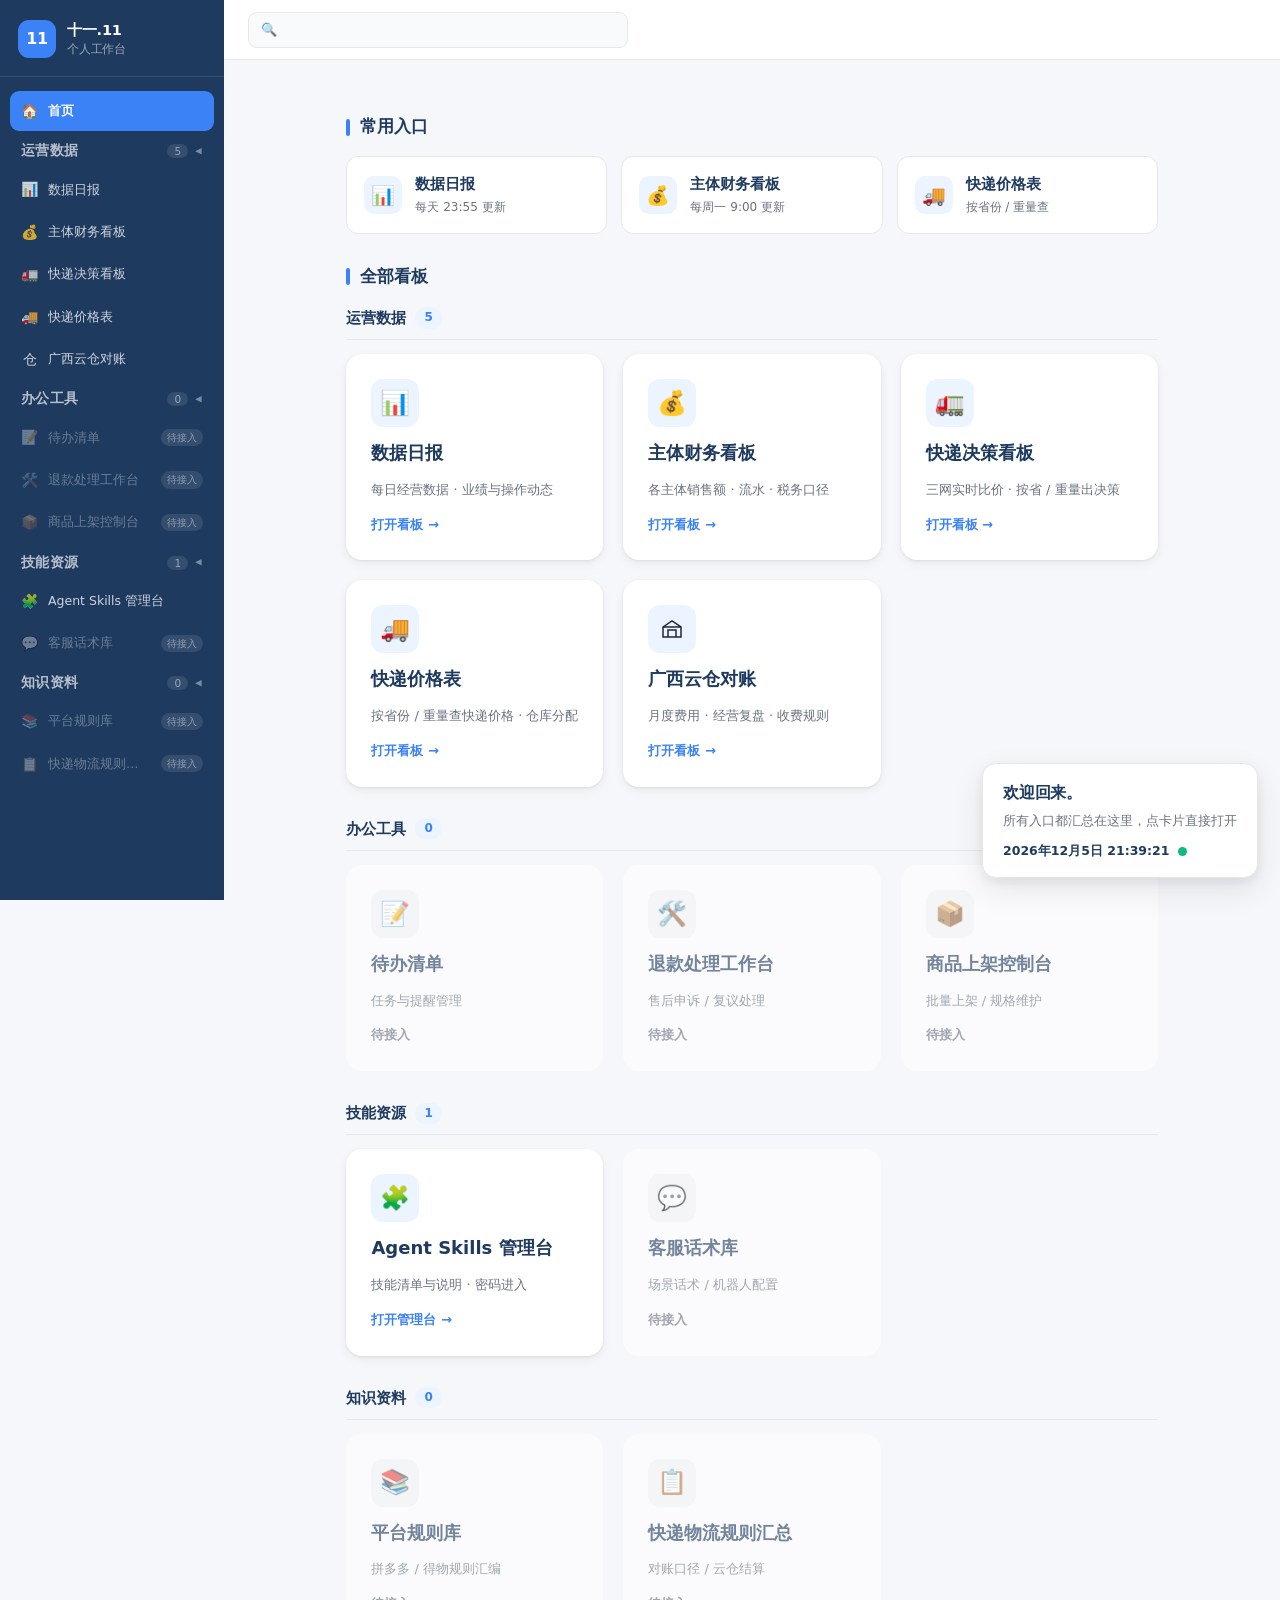
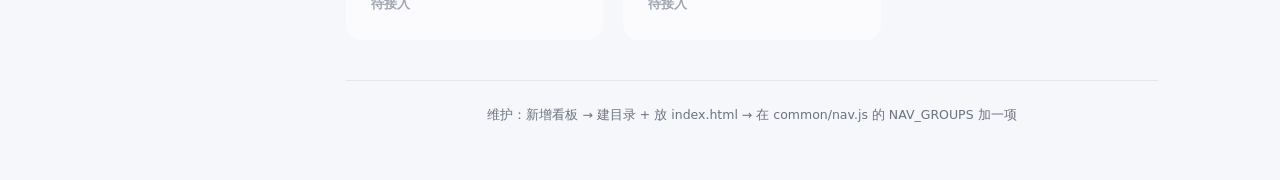
==== commit 8401c20c: "Add Guangxi warehouse monthly billing dashboard and pricing rules" ====
--- a/index.html
+++ b/index.html
@@ -17,7 +17,7 @@
 
 <!-- 左侧竖导航（由 common/nav.js 渲染） -->
 <div id="app-nav"></div>
-<script src="/common/nav.js?v=12" data-sidebar="1" data-clock="1" data-search="1"></script>
+<script src="/common/nav.js?v=13" data-sidebar="1" data-clock="1" data-search="1"></script>
 
 <!-- 主区 -->
 <div class="main">
@@ -78,7 +78,7 @@
 
         <!-- ---------- 运营数据 ---------- -->
         <div class="cat">
-            <h3 class="cat-title">运营数据 <span class="cat-count">4</span></h3>
+            <h3 class="cat-title">运营数据 <span class="cat-count">5</span></h3>
             <div class="dashboard-grid">
 
                 <a class="dashboard-link" href="/daily/"
@@ -110,6 +110,13 @@
                     <div class="icon">🚚</div>
                     <h3>快递价格表</h3>
                     <p>按省份 / 重量查快递价格 · 仓库分配</p>
+                    <span class="open-link">打开看板 →</span>
+                </a>
+
+                <a class="dashboard-link" href="/warehouse/guangxi/" data-name="广西云仓对账 岑溪 仓库 月度 费用 运费 纸箱 打包 规则 warehouse guangxi">
+                    <div class="icon"><svg viewBox="0 0 24 24" width="24" height="24" fill="none" stroke="currentColor" stroke-width="1.5" aria-hidden="true"><path d="M3 10L12 4l9 6v10H3zM8 20v-7h8v7M3 10h18"/></svg></div>
+                    <h3>广西云仓对账</h3>
+                    <p>月度费用 · 经营复盘 · 收费规则</p>
                     <span class="open-link">打开看板 →</span>
                 </a>
 
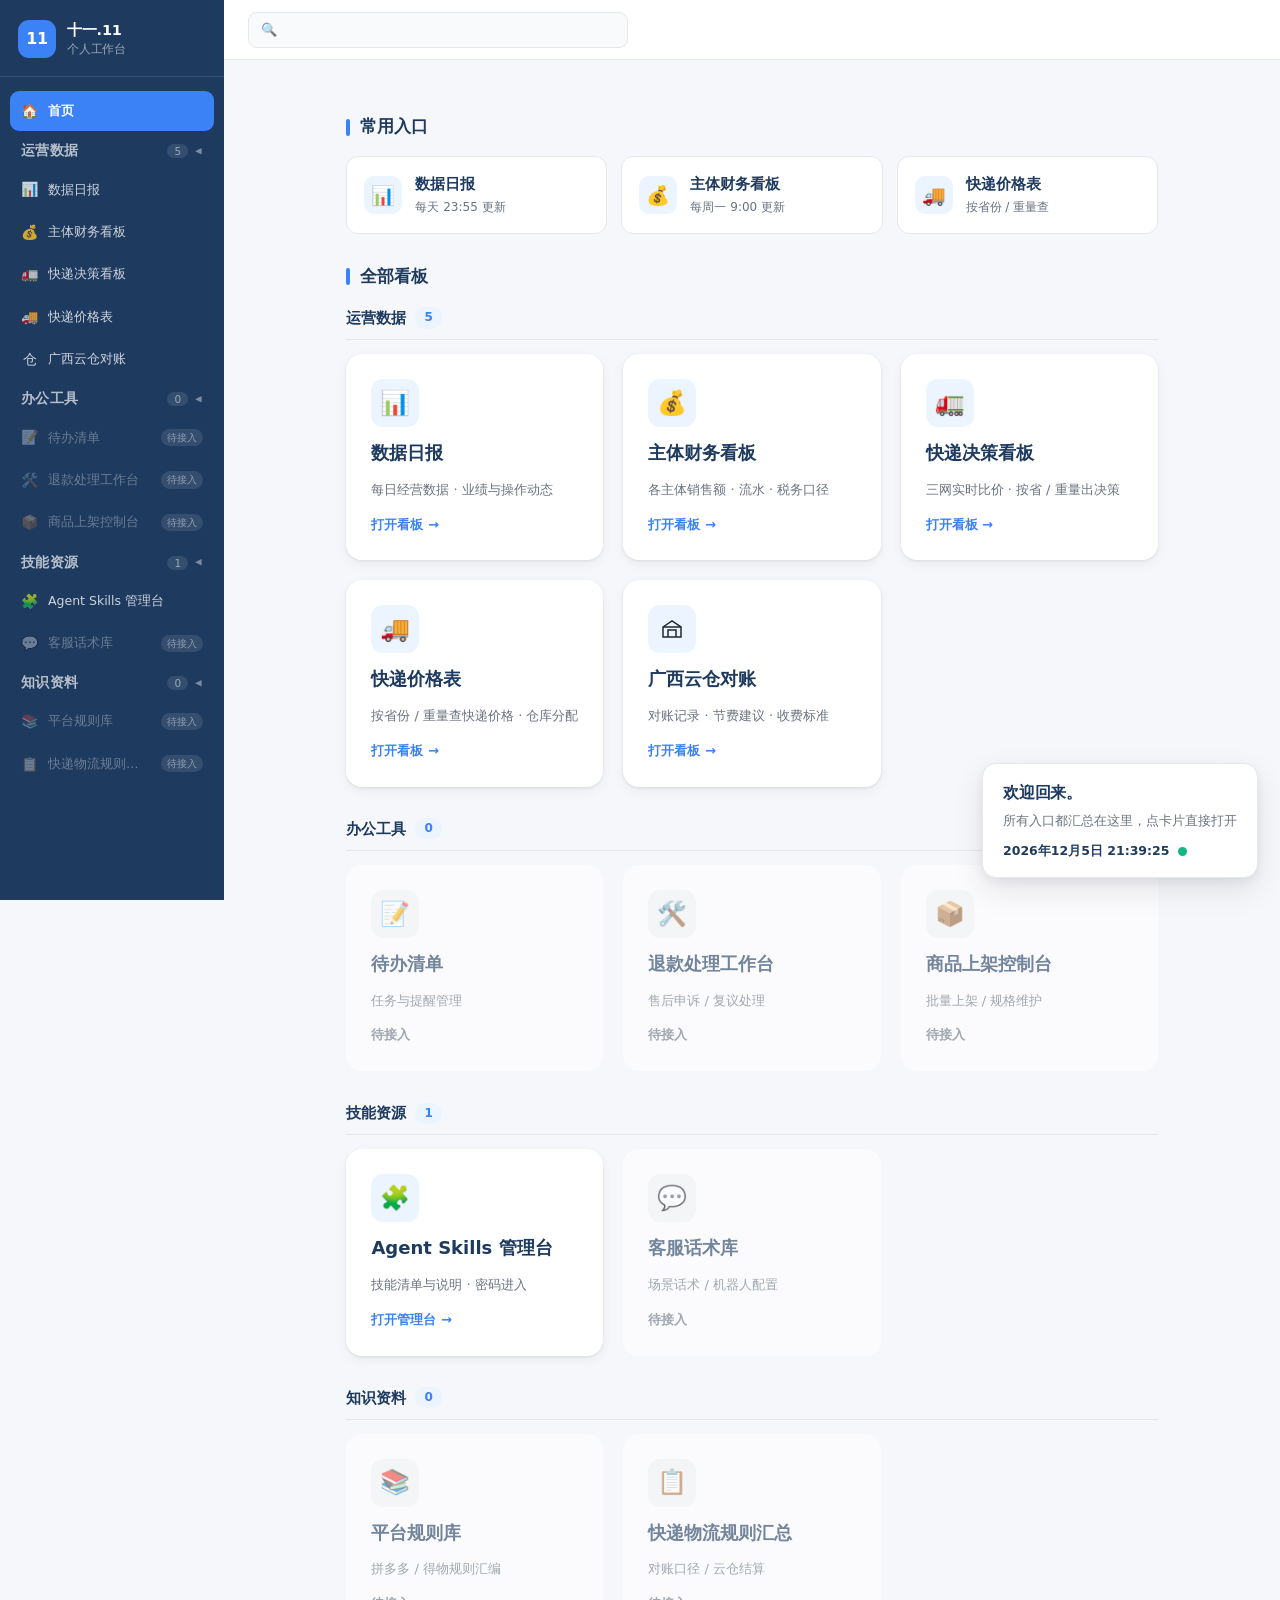
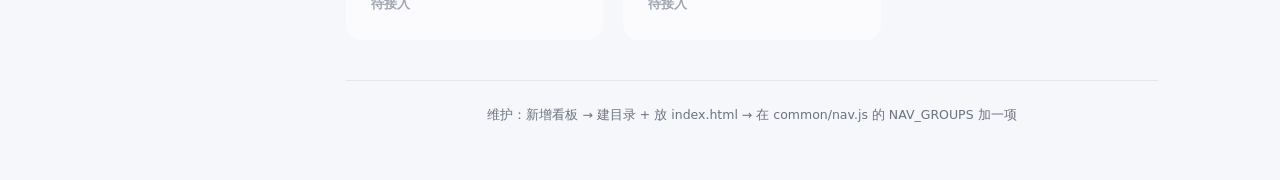
==== commit 0eeecc26: "Simplify Guangxi billing ledger and add conditional cost-saving advice in light theme" ====
--- a/index.html
+++ b/index.html
@@ -116,7 +116,7 @@
                 <a class="dashboard-link" href="/warehouse/guangxi/" data-name="广西云仓对账 岑溪 仓库 月度 费用 运费 纸箱 打包 规则 warehouse guangxi">
                     <div class="icon"><svg viewBox="0 0 24 24" width="24" height="24" fill="none" stroke="currentColor" stroke-width="1.5" aria-hidden="true"><path d="M3 10L12 4l9 6v10H3zM8 20v-7h8v7M3 10h18"/></svg></div>
                     <h3>广西云仓对账</h3>
-                    <p>月度费用 · 经营复盘 · 收费规则</p>
+                    <p>对账记录 · 节费建议 · 收费标准</p>
                     <span class="open-link">打开看板 →</span>
                 </a>
 
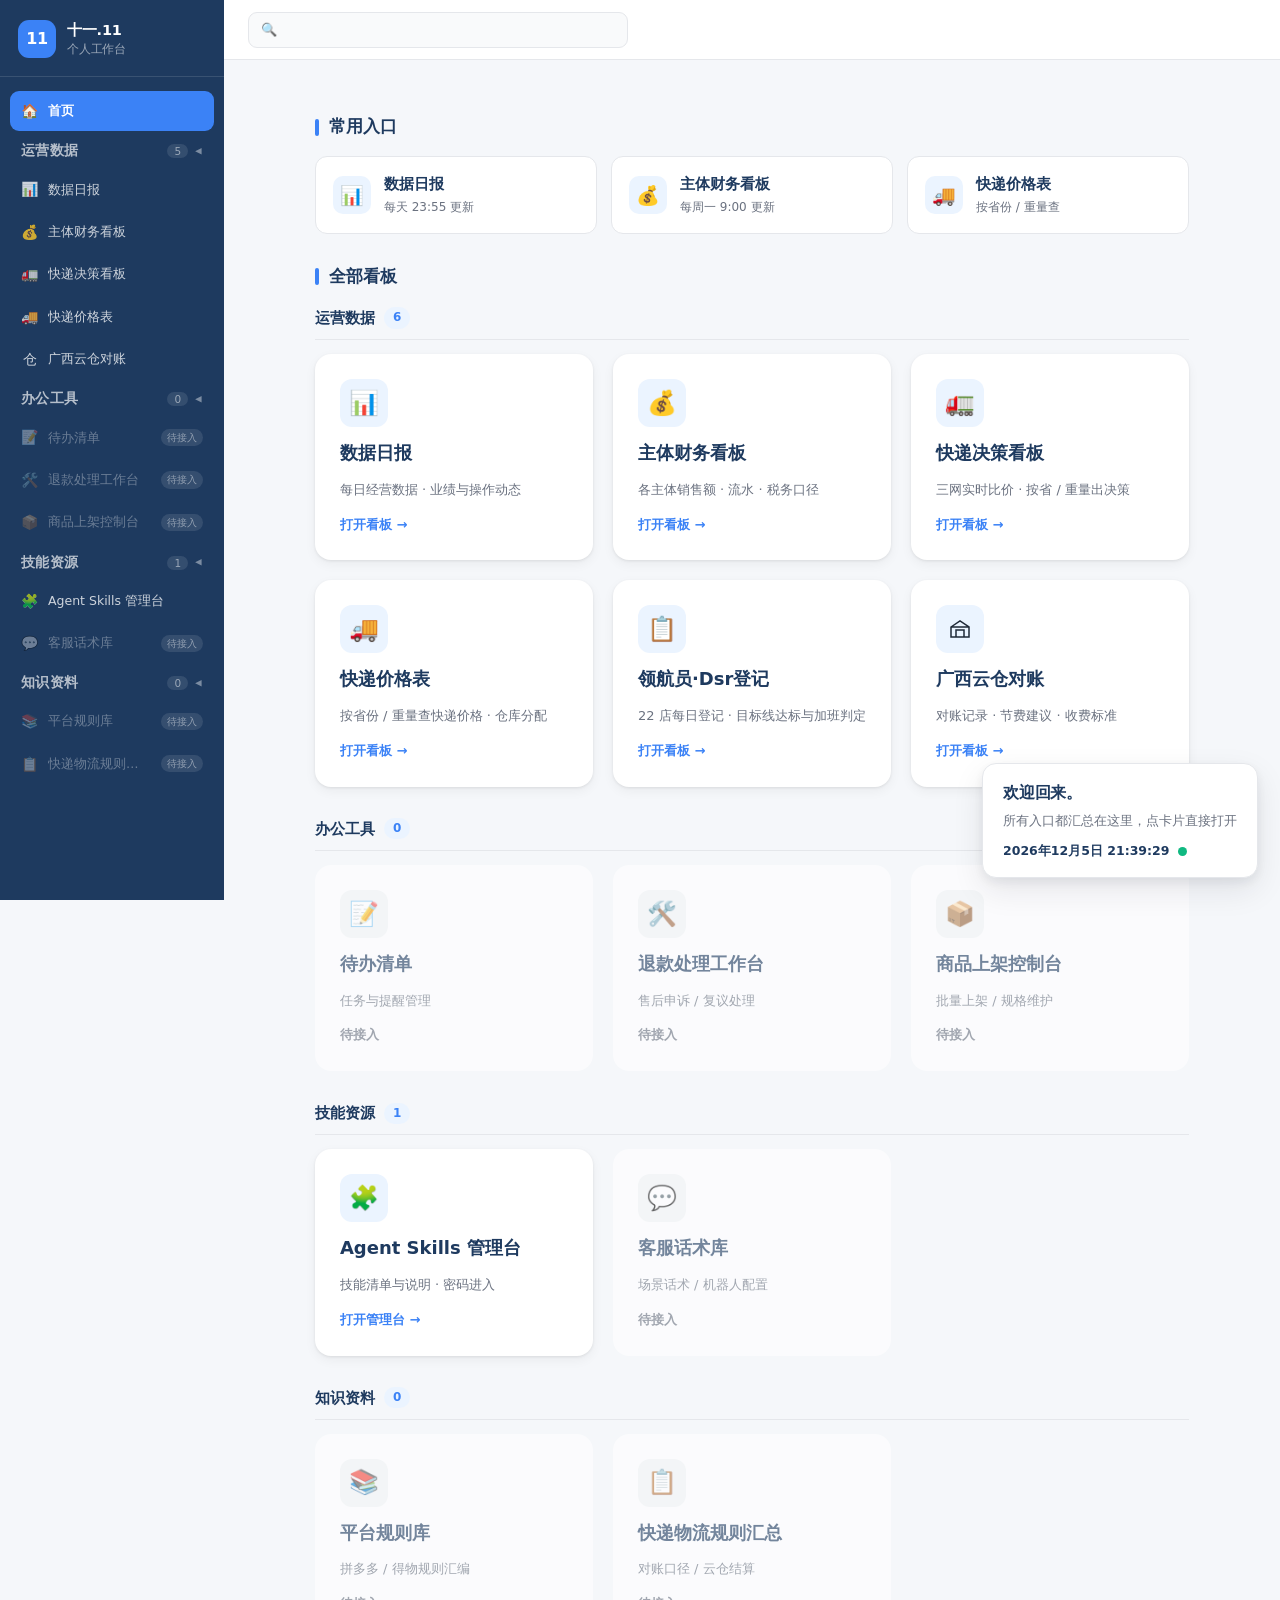
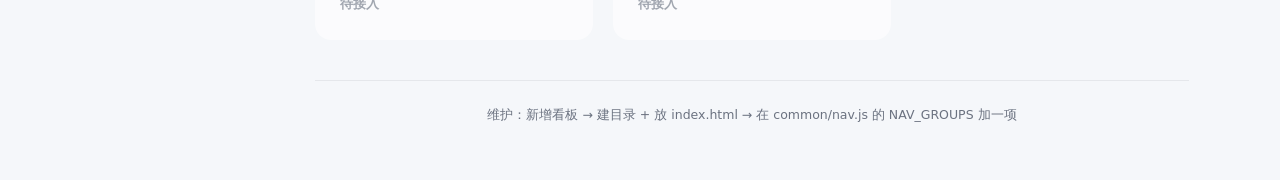
==== commit d2ad824d: "领航员看板：每日更新（2026-10-06 数据）" ====
--- a/index.html
+++ b/index.html
@@ -78,7 +78,7 @@
 
         <!-- ---------- 运营数据 ---------- -->
         <div class="cat">
-            <h3 class="cat-title">运营数据 <span class="cat-count">5</span></h3>
+            <h3 class="cat-title">运营数据 <span class="cat-count">6</span></h3>
             <div class="dashboard-grid">
 
                 <a class="dashboard-link" href="/daily/"
@@ -112,6 +112,15 @@
                     <p>按省份 / 重量查快递价格 · 仓库分配</p>
                     <span class="open-link">打开看板 →</span>
                 </a>
+
+                <a class="dashboard-link" href="/linghangyuan/"
+                   data-name="领航员 Dsr登记 每日登记 综合分 行业排名 加班 运营 目标线 linghangyuan">
+                    <div class="icon">📋</div>
+                    <h3>领航员·Dsr登记</h3>
+                    <p>22 店每日登记 · 目标线达标与加班判定</p>
+                    <span class="open-link">打开看板 →</span>
+                </a>
+
 
                 <a class="dashboard-link" href="/warehouse/guangxi/" data-name="广西云仓对账 岑溪 仓库 月度 费用 运费 纸箱 打包 规则 warehouse guangxi">
                     <div class="icon"><svg viewBox="0 0 24 24" width="24" height="24" fill="none" stroke="currentColor" stroke-width="1.5" aria-hidden="true"><path d="M3 10L12 4l9 6v10H3zM8 20v-7h8v7M3 10h18"/></svg></div>
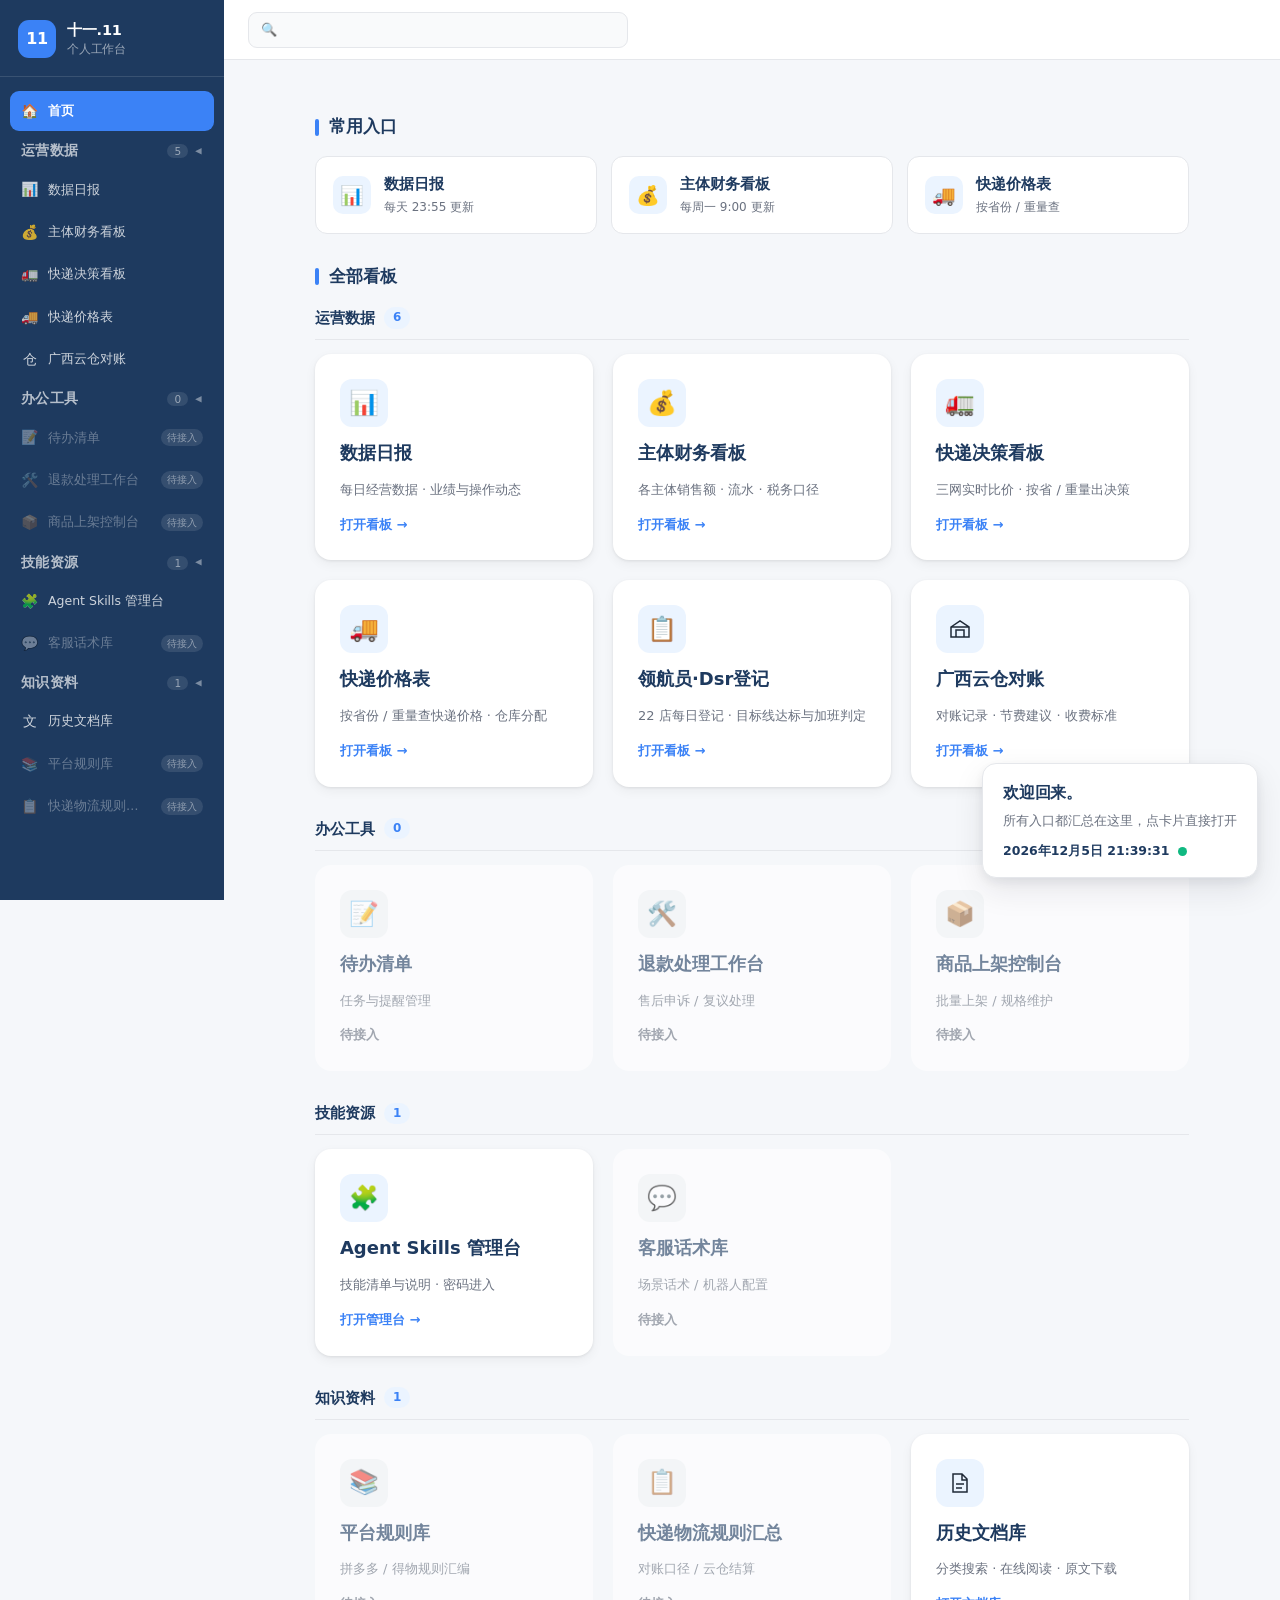
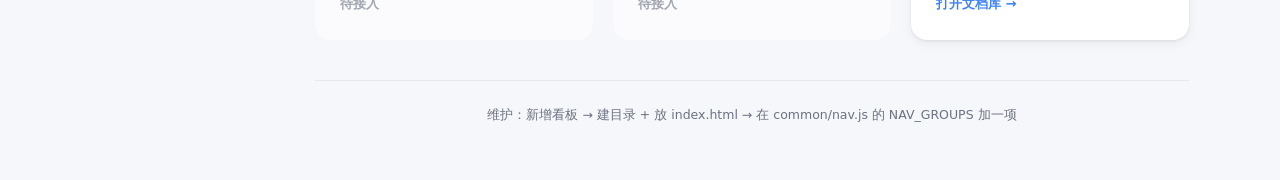
==== commit df71f46e: "新增分类历史文档库：加密阅读、全文搜索和原文下载" ====
--- a/index.html
+++ b/index.html
@@ -17,7 +17,7 @@
 
 <!-- 左侧竖导航（由 common/nav.js 渲染） -->
 <div id="app-nav"></div>
-<script src="/common/nav.js?v=13" data-sidebar="1" data-clock="1" data-search="1"></script>
+<script src="/common/nav.js?v=14" data-sidebar="1" data-clock="1" data-search="1"></script>
 
 <!-- 主区 -->
 <div class="main">
@@ -190,7 +190,7 @@
 
         <!-- ---------- 知识资料 ---------- -->
         <div class="cat">
-            <h3 class="cat-title">知识资料 <span class="cat-count">0</span></h3>
+            <h3 class="cat-title">知识资料 <span class="cat-count">1</span></h3>
             <div class="dashboard-grid">
 
                 <a class="dashboard-link disabled" href="#"
@@ -209,6 +209,13 @@
                     <span class="open-link">待接入</span>
                 </a>
 
+                <a class="dashboard-link" href="/docs/" data-name="历史文档库 Markdown md 归档 分类 全文 搜索 文档 流程 方案 技术 docs archive">
+                    <div class="icon"><svg viewBox="0 0 24 24" width="24" height="24" fill="none" stroke="currentColor" stroke-width="1.5" aria-hidden="true"><path d="M5 3h9l5 5v13H5zM14 3v6h5M8 13h8M8 17h6"/></svg></div>
+                    <h3>历史文档库</h3>
+                    <p>分类搜索 · 在线阅读 · 原文下载</p>
+                    <span class="open-link">打开文档库 →</span>
+                </a>
+
             </div>
         </div>
 
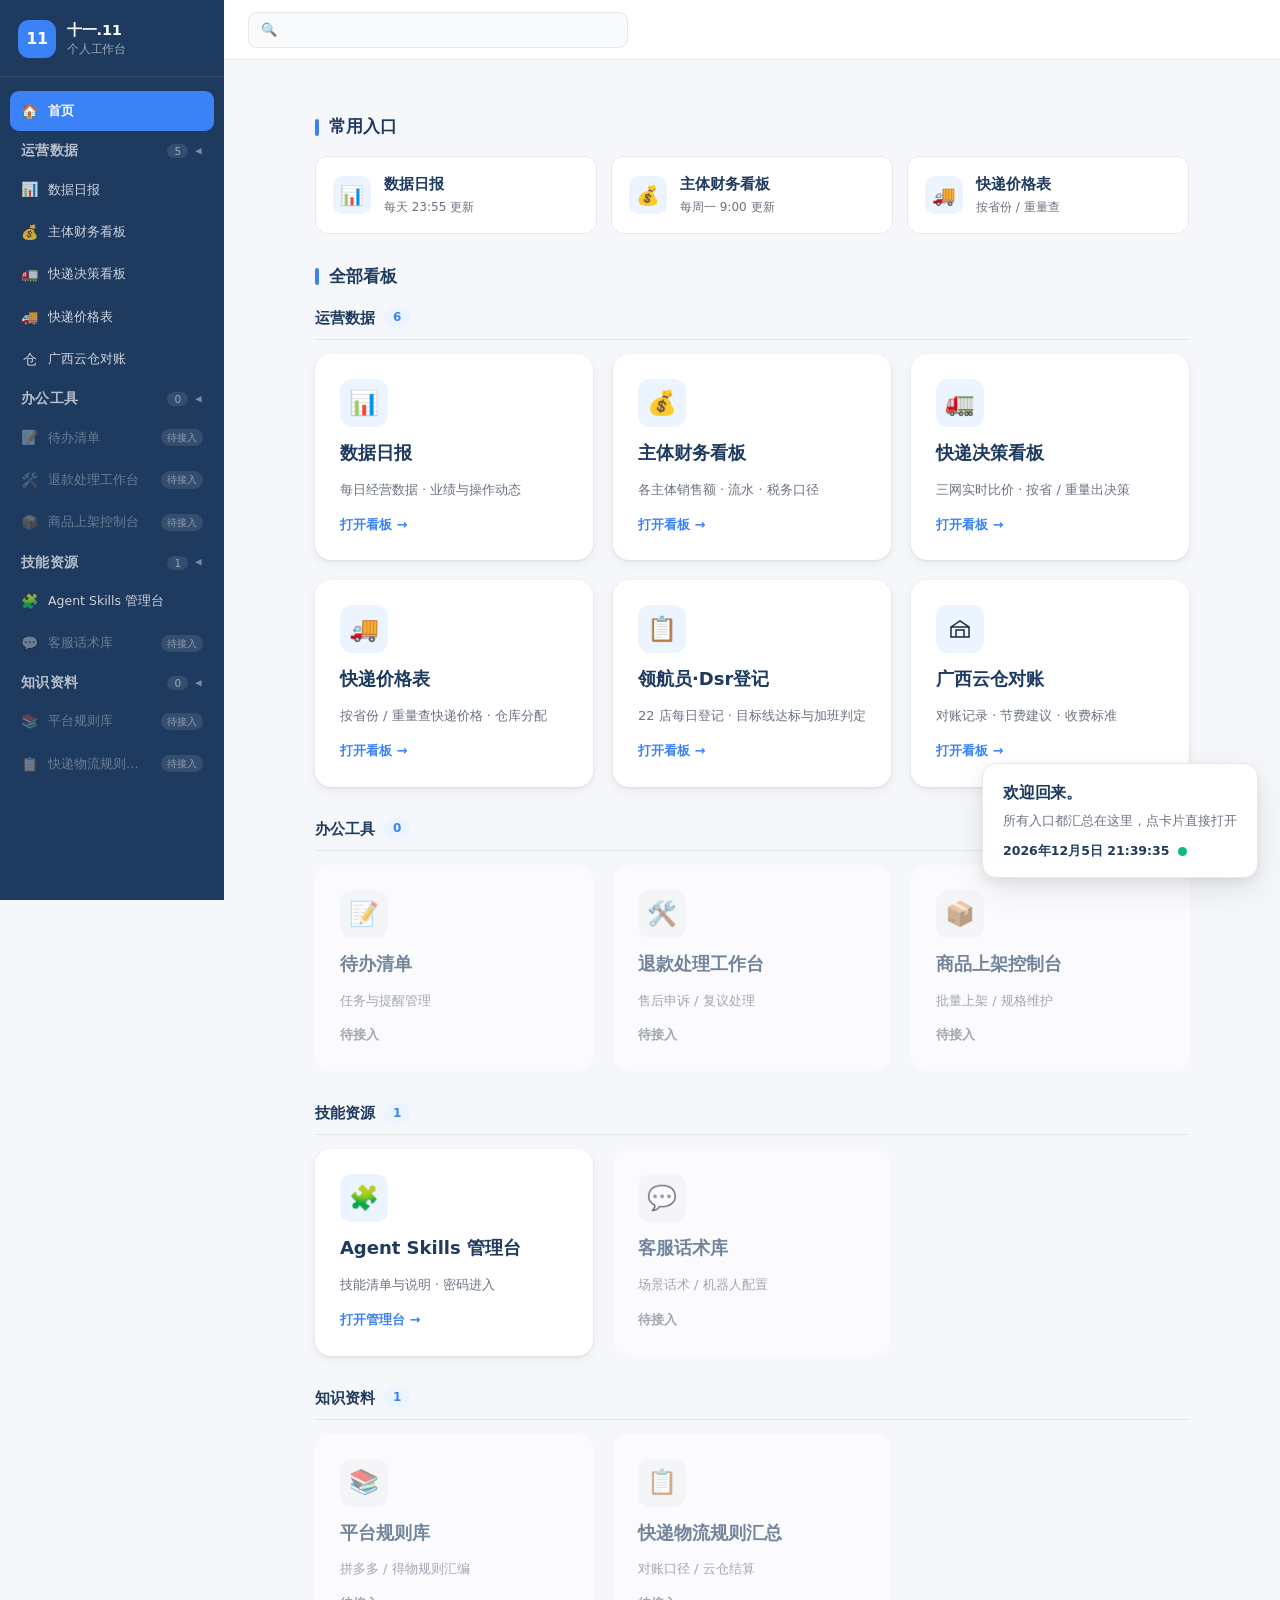
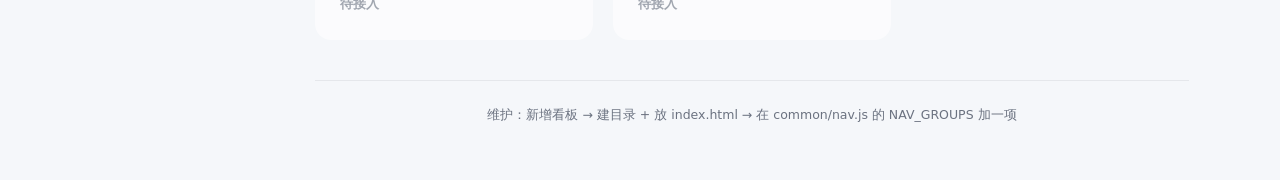
==== commit 1bdaad28: "移除 /docs/ 文档库板块（含首页入口与导航项）" ====
--- a/index.html
+++ b/index.html
@@ -209,13 +209,6 @@
                     <span class="open-link">待接入</span>
                 </a>
 
-                <a class="dashboard-link" href="/docs/" data-name="历史文档库 Markdown md 归档 分类 全文 搜索 文档 流程 方案 技术 docs archive">
-                    <div class="icon"><svg viewBox="0 0 24 24" width="24" height="24" fill="none" stroke="currentColor" stroke-width="1.5" aria-hidden="true"><path d="M5 3h9l5 5v13H5zM14 3v6h5M8 13h8M8 17h6"/></svg></div>
-                    <h3>历史文档库</h3>
-                    <p>分类搜索 · 在线阅读 · 原文下载</p>
-                    <span class="open-link">打开文档库 →</span>
-                </a>
-
             </div>
         </div>
 
